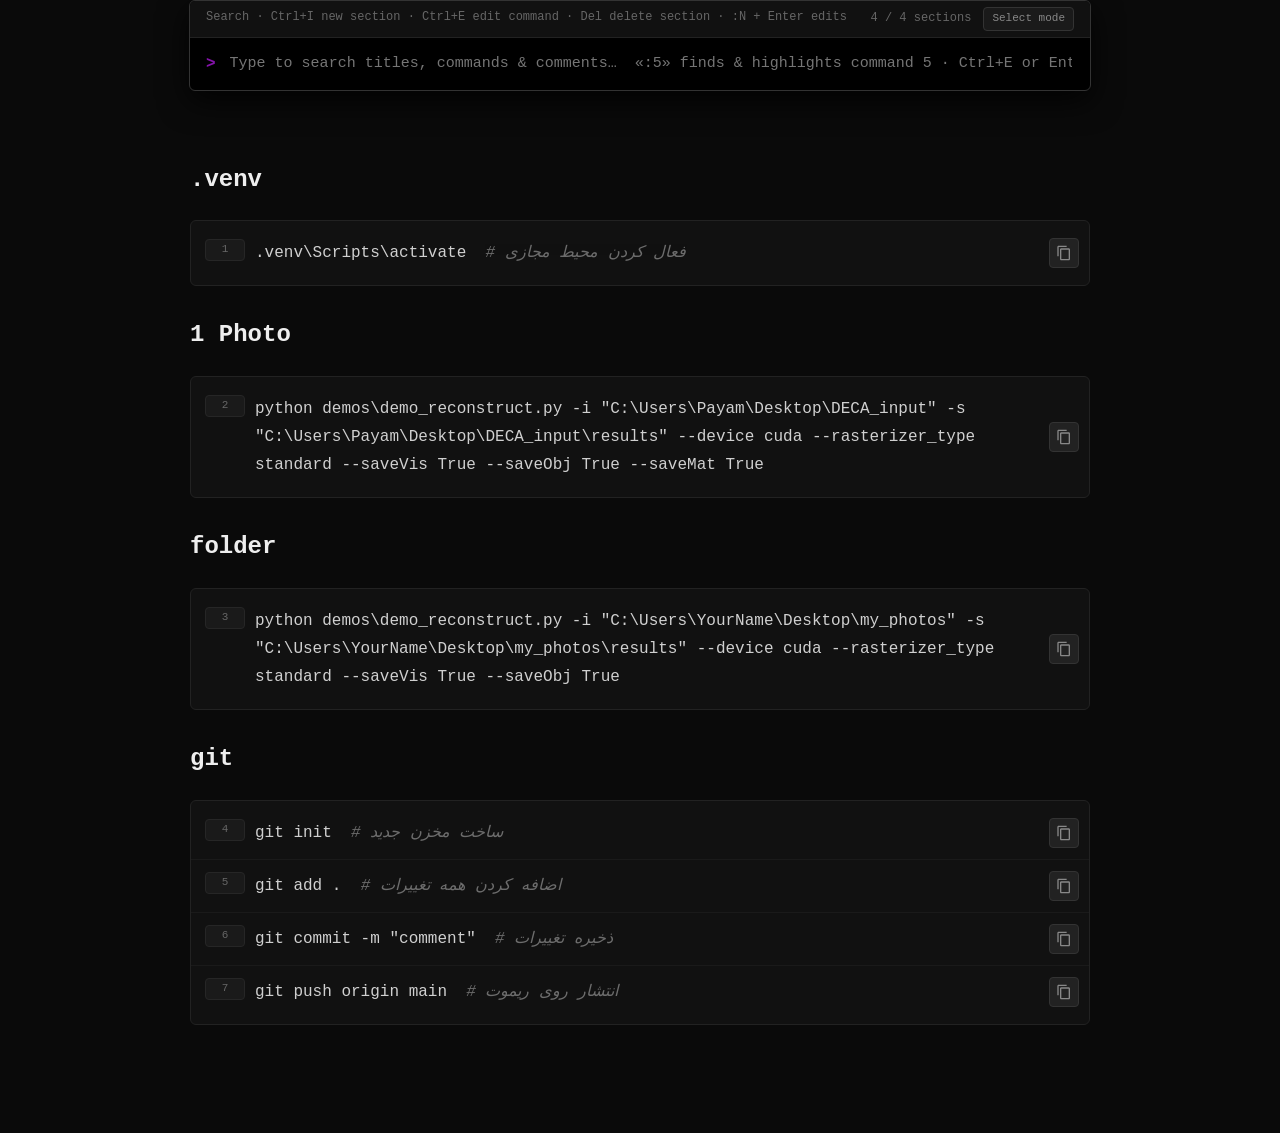
==== common_commands.html @ bfa07234 "change app name to common commands" ====
<!DOCTYPE html>
<html lang="en">

<head>
    <meta charset="UTF-8">
    <title>PAYAM Simple Dark – Print Edition</title>
    <link rel="stylesheet" href="style.css">
</head>

<body>

    <!-- Search bar: always visible, typing anywhere focuses it -->
    <div id="terminal-search">
        <div class="terminal-header">
            <span>Search · Ctrl+I new section · Ctrl+E edit command · Del delete section · :N + Enter edits</span>
            <span class="terminal-tools">
                <span id="search-count">0 sections</span>
                <button id="select-toggle" class="header-btn" type="button" data-select-ui aria-pressed="false" title="Select mode: tick commands, then delete them all at once">Select mode</button>
            </span>
        </div>
        <div class="terminal-body">
            <span class="prompt">></span>
            <input type="text" id="search-input"
                placeholder="Type to search titles, commands &amp; comments…  «:5» finds &amp; highlights command 5 · Ctrl+E or Enter edits it · plain text + Enter copies · Esc to clear"
                autocomplete="off" />
        </div>

        <!-- Bulk-select bar: appears when Select mode is turned on -->
        <div id="select-bar" class="hidden">
            <label class="select-all-label"><input type="checkbox" id="select-all" data-select-ui /><span>Select all</span></label>
            <span id="select-info">0 selected</span>
            <button id="delete-selected" class="modal-btn danger" type="button" disabled data-select-ui>Delete selected</button>
            <button id="select-cancel" class="modal-btn" type="button" data-select-ui>Exit select</button>
        </div>
    </div>

    <div id="content">

        <h2 id="venv">.venv</h2>
        <div class="code-block">
            <div class="cmd-row"><span class="cmd-lines">.venv\Scripts\activate  # فعال کردن محیط مجازی</span></div>
        </div>

        <h2 id="photo">1 Photo</h2>
        <div class="code-block">
            <div class="cmd-row"><span class="cmd-lines">python demos\demo_reconstruct.py -i "C:\Users\Payam\Desktop\DECA_input" -s "C:\Users\Payam\Desktop\DECA_input\results" --device cuda --rasterizer_type standard --saveVis True --saveObj True --saveMat True</span></div>
        </div>

        <h2 id="folder">folder</h2>
        <div class="code-block">
            <div class="cmd-row"><span class="cmd-lines">python demos\demo_reconstruct.py -i "C:\Users\YourName\Desktop\my_photos" -s "C:\Users\YourName\Desktop\my_photos\results" --device cuda --rasterizer_type standard --saveVis True --saveObj True</span></div>
        </div>

        <h2 id="git">git</h2>
        <div class="code-block">
            <div class="cmd-row"><span class="cmd-lines">git init  # ساخت مخزن جدید</span></div>
            <div class="cmd-row"><span class="cmd-lines">git add .  # اضافه کردن همه تغییرات</span></div>
            <div class="cmd-row"><span class="cmd-lines">git commit -m "comment"  # ذخیره تغییرات</span></div>
            <div class="cmd-row"><span class="cmd-lines">git push origin main  # انتشار روی ریموت</span></div>
        </div>

        <!-- content div -->
    </div>

    <!-- Add / Edit Section / Edit Command Modal -->
    <div id="editor-modal" class="modal hidden" role="dialog" aria-modal="true" aria-labelledby="modal-heading-label">
        <div class="modal-box">
            <div class="modal-header">
                <span id="modal-title">Add new section</span>
                <button id="modal-close" class="modal-close" type="button" aria-label="Close">✕</button>
            </div>
            <div class="modal-body">
                <label id="modal-heading-label" for="modal-heading">Title</label>
                <input type="text" id="modal-heading" placeholder="e.g. git commands" autocomplete="off" />
                <label for="modal-commands">Commands &amp; comments</label>
                <textarea id="modal-commands" rows="8" spellcheck="false"
                    placeholder="git init  # توضیح دستور&#10;git add .&#10;git commit -m &quot;msg&quot;  # کامنت همین خط&#10;&#10;git push  # با خط خالی (یا دو بار Enter) هر دستور جدا می‌شود"></textarea>
                <p class="modal-hint">یک‌بار Enter = ادامه همان دستور · خط خالی یا دو بار Enter یا Shift+Enter = شروع یک دستور مستقل با دکمه کپی جدا</p>
            </div>
            <div class="modal-footer">
                <button id="modal-save" class="modal-btn primary" type="button">Save</button>
                <button id="modal-delete" class="modal-btn danger" type="button" hidden>Delete section</button>
                <button id="modal-cancel" class="modal-btn" type="button">Cancel</button>
            </div>
        </div>
    </div>

    <script src="script.js"></script>
</body>

</html>
---- style.css ----
/* ===============================
   BASE LAYOUT
=============================== */

html,
body {
    background: #0a0a0a;
    color: #dedede;
    font-family: "LiterationMono Nerd Font Mono", "JetBrains Mono", monospace;
    line-height: 1.75;
    margin: 0;
    padding: 0;
}

#content {
    max-width: 900px;
    margin: auto;
    padding: 24px 80px 80px;
}

/* ===============================
   TYPOGRAPHY
=============================== */

h1,
h2,
h3,
h4,
h5 {
    color: #eeeeee;
    page-break-after: avoid;
}

p {
    orphans: 3;
    widows: 3;
}

a {
    color: #ffffff;
    text-decoration: none;
}

code {
    background: #111111;
    color: #d0d0d0;
    padding: 4px 6px;
    border-radius: 4px;
}

/* ===============================
   CODE BLOCKS
   هر عنوان = یک بلوک کد؛ هر دستور = یک ردیف با دکمه کپی خودش
=============================== */

.code-block {
    background: #111111;
    border: 1px solid #222222;
    border-radius: 6px;
    margin: 0 0 28px;
    padding: 6px 0;
    overflow: hidden;
}

.cmd-row {
    position: relative;
    display: flex;
    align-items: flex-start;
    gap: 10px;
    padding: 12px 58px 12px 14px;
}

.cmd-row + .cmd-row {
    border-top: 1px solid #1a1a1a;
}

.cmd-lines {
    flex: 1 1 auto;
    min-width: 0;
    display: block;
}

.cmd-lines .ln {
    display: block;
    white-space: pre-wrap;
    overflow-wrap: anywhere;
    color: #d0d0d0;
}

/* کامنت: کمرنگ‌تر از متن اصلی کد تا هنگام کپی اشتباه پیش نیاید */
.cmd-lines .comment {
    color: #7d7d7d;
    font-style: italic;
    opacity: 0.85;
}

/* ردیف‌های کامنت کامل: فاصله بیشتر با دستورات اصلی */
.cmd-lines .ln.comment-line {
    margin: 4px 0 14px;
    color: #8a8a8a;
}

/* شناسه عددی یکتای هر دستور؛ با «:شماره» در جستجو + Ctrl+E برای ویرایش */
.cmd-id {
    flex: 0 0 auto;
    min-width: 30px;
    font-size: 11px;
    color: #666666;
    background: #1a1a1a;
    border: 1px solid #262626;
    border-radius: 4px;
    text-align: center;
    line-height: 1.8;
    padding: 0 4px;
    user-select: none;
    pointer-events: none;
}

/* هایلایت ردیفی که در حالت ID با «:شماره» پیدا شده است (برای تأیید قبل از Ctrl+E) */
.cmd-row.id-target-highlight {
    background: rgba(132, 19, 169, 0.10);
    outline: 2px solid rgba(132, 19, 169, 0.55);
    outline-offset: -2px;
    border-radius: 6px;
}

.cmd-row.id-target-highlight .cmd-id {
    color: #8413A9;
    background: #1c0f26;
    border-color: #8413A9;
}

.cmd-row.id-target-highlight .copy-btn {
    border-color: #8413A9;
}

/* دکمه کپی: مقابل هر دستور، وسط همان ردیف، جایگاه ثابت */
.copy-btn {
    position: absolute;
    top: 50%;
    right: 10px;
    transform: translateY(-50%);
    background: #222222;
    color: #888888;
    border: 1px solid #333333;
    border-radius: 4px;
    padding: 6px;
    display: flex;
    align-items: center;
    justify-content: center;
    cursor: pointer;
    transition: all 0.2s ease;
    outline: none;
}

.copy-btn:hover,
.copy-btn:focus {
    background: #333333;
    color: #ffffff;
    border-color: #8413A9;
}

.copy-btn.copied {
    color: #8413A9;
    border-color: #8413A9;
}

.copy-btn svg {
    width: 16px;
    height: 16px;
    fill: currentColor;
}

/* هایلایت بخش فعال هنگام ناوبری با کیبورد */
h2.active-section {
    color: #ffffff;
}

.code-block.active-section {
    border-color: #333333;
}

.cmd-row.active-section {
    background: rgba(132, 19, 169, 0.06);
}

/* سازگاری با بلوک‌های <pre> قدیمی */
pre {
    background: #111111;
    border: 1px solid #222222;
    border-radius: 6px;
    padding: 24px;
    white-space: pre-wrap;
    overflow-wrap: anywhere;
    overflow-x: hidden;
    position: relative;
    page-break-inside: avoid;
}

pre code {
    background: none;
    color: #999999;
    padding: 0;
    white-space: pre-wrap;
    overflow-wrap: anywhere;
}

/* ===============================
   TERMINAL SEARCH BAR
=============================== */

#terminal-search {
    position: sticky;
    top: 0;
    z-index: 9999;
    width: calc(100% - 40px);
    max-width: 900px;
    margin: 0 auto 24px;
    background: #000000;
    border: 1px solid #333333;
    box-shadow: 0 10px 30px rgba(0, 0, 0, 0.8);
    border-radius: 6px;
    font-family: inherit;
}

.terminal-header {
    background: #111111;
    padding: 6px 16px;
    border-bottom: 1px solid #222222;
    display: flex;
    justify-content: space-between;
    font-size: 12px;
    color: #666666;
    border-top-left-radius: 5px;
    border-top-right-radius: 5px;
}

.terminal-body {
    display: flex;
    align-items: center;
    padding: 12px 16px;
}

.terminal-body .prompt {
    color: #8413A9;
    font-weight: bold;
    margin-right: 12px;
}

#search-input {
    background: transparent;
    border: none;
    color: rgb(222, 222, 222);
    font-family: inherit;
    font-size: 15px;
    width: 100%;
    outline: none;
}

/* ===============================
   BLOCK ELEMENTS & PRINT CONTROL
=============================== */

blockquote {
    border-left: 4px solid #444444;
    padding-left: 20px;
    color: #d0d0d0;
}

mark {
    background: #444444;
    color: #ffffff;
}

hr {
    border: none;
    border-top: 1px solid #222222;
    margin: 60px 0;
}

@page {
    size: A4;
    margin: 20mm;
}

@media print {

    html,
    body {
        background: #0a0a0a !important;
        color: #999999 !important;
        -webkit-print-color-adjust: exact;
        print-color-adjust: exact;
    }

    pre,
    code {
        -webkit-print-color-adjust: exact;
    }

    .copy-btn,
    .cmd-id,
    .select-checkbox,
    #terminal-search,
    #editor-modal {
        display: none !important;
    }
}

/* ===============================
   SEARCH HIGHLIGHT
=============================== */

mark.search-hit {
    background: #530B69;
    color: #ffffff;
    border-radius: 2px;
}

/* ===============================
   ADD / EDIT MODAL
=============================== */

#editor-modal {
    position: fixed;
    inset: 0;
    background: rgba(0, 0, 0, 0.75);
    display: flex;
    align-items: center;
    justify-content: center;
    z-index: 10000;
}

#editor-modal.hidden {
    display: none;
}

.modal-box {
    background: #0d0d0d;
    border: 1px solid #333333;
    border-radius: 8px;
    width: 100%;
    max-width: 640px;
    max-height: 90vh;
    display: flex;
    flex-direction: column;
    box-shadow: 0 20px 60px rgba(0, 0, 0, 0.9);
}

.modal-header {
    display: flex;
    justify-content: space-between;
    align-items: center;
    padding: 12px 16px;
    border-bottom: 1px solid #222222;
}

.modal-header span {
    color: #eeeeee;
    font-size: 15px;
}

.modal-close {
    background: none;
    border: none;
    color: #888888;
    font-size: 16px;
    cursor: pointer;
    padding: 4px 8px;
}

.modal-close:hover,
.modal-close:focus {
    color: #ffffff;
}

.modal-body {
    padding: 16px;
    display: flex;
    flex-direction: column;
    gap: 8px;
    overflow-y: auto;
}

.modal-body label {
    color: #888888;
    font-size: 12px;
}

.modal-body input,
.modal-body textarea {
    background: #111111;
    border: 1px solid #333333;
    color: #dedede;
    border-radius: 4px;
    padding: 10px 12px;
    font-family: inherit;
    font-size: 14px;
    outline: none;
    resize: vertical;
}

.modal-body input:focus,
.modal-body textarea:focus {
    border-color: #8413A9;
}

.modal-body input:disabled {
    opacity: 0.6;
    cursor: not-allowed;
}

.modal-hint {
    color: #666666;
    font-size: 11px;
    line-height: 1.6;
    margin: -2px 0 6px;
}

.modal-footer {
    display: flex;
    gap: 8px;
    justify-content: flex-end;
    padding: 12px 16px;
    border-top: 1px solid #222222;
}

.modal-btn {
    background: #222222;
    color: #dddddd;
    border: 1px solid #333333;
    border-radius: 4px;
    padding: 8px 16px;
    font-family: inherit;
    font-size: 13px;
    cursor: pointer;
}

.modal-btn:hover,
.modal-btn:focus {
    border-color: #333333;
}

.modal-btn.primary {
    background: #222222;
    color: #ffffff;
    border-color: #333333;
}

.modal-btn.danger {
    background: #222222;
    color: #ffffff;
    border-color: #333333;
}

/* ===============================
   SELECT MODE (tick multiple & delete at once)
================================ */

.terminal-tools {
    display: flex;
    align-items: center;
    gap: 12px;
}

.header-btn {
    background: #1a1a1a;
    color: #888888;
    border: 1px solid #333333;
    border-radius: 4px;
    padding: 2px 8px;
    font-family: inherit;
    font-size: 11px;
    line-height: 1.6;
    cursor: pointer;
    transition: all 0.2s ease;
}

.header-btn:hover,
.header-btn:focus,
.header-btn[aria-pressed="true"] {
    color: #ffffff;
    border-color: #8413A9;
}

.header-btn[aria-pressed="true"] {
    background: rgba(132, 19, 169, 0.12);
    border-color: #8413A9;
}

#select-bar {
    display: flex;
    align-items: center;
    flex-wrap: wrap;
    gap: 12px;
    padding: 8px 16px;
    border-top: 1px solid #222222;
    background: #0d0d0d;
    font-size: 12px;
    color: #666666;
}

#select-bar.hidden {
    display: none;
}

.select-all-label {
    display: inline-flex;
    align-items: center;
    gap: 6px;
    cursor: pointer;
    color: #888888;
}

#select-bar input[type="checkbox"],
.select-checkbox {
    width: 14px;
    height: 14px;
    margin: 0;
    accent-color: #8413A9;
    cursor: pointer;
}

#select-info {
    color: #8413A9;
}

#select-bar .modal-btn {
    padding: 5px 12px;
    font-size: 12px;
}

/* چک‌باکس هر ردیف؛ فقط در حالت Select دیده می‌شود */
.select-checkbox {
    flex: 0 0 auto;
    display: none;
    margin: 4px 0 0;
}

body.selecting .select-checkbox {
    display: block;
}

.cmd-row.selected {
    background: rgba(132, 19, 169, 0.10);
}

.cmd-row.selected .cmd-id,
.cmd-row.selected .copy-btn {
    border-color: #8413A9;
}
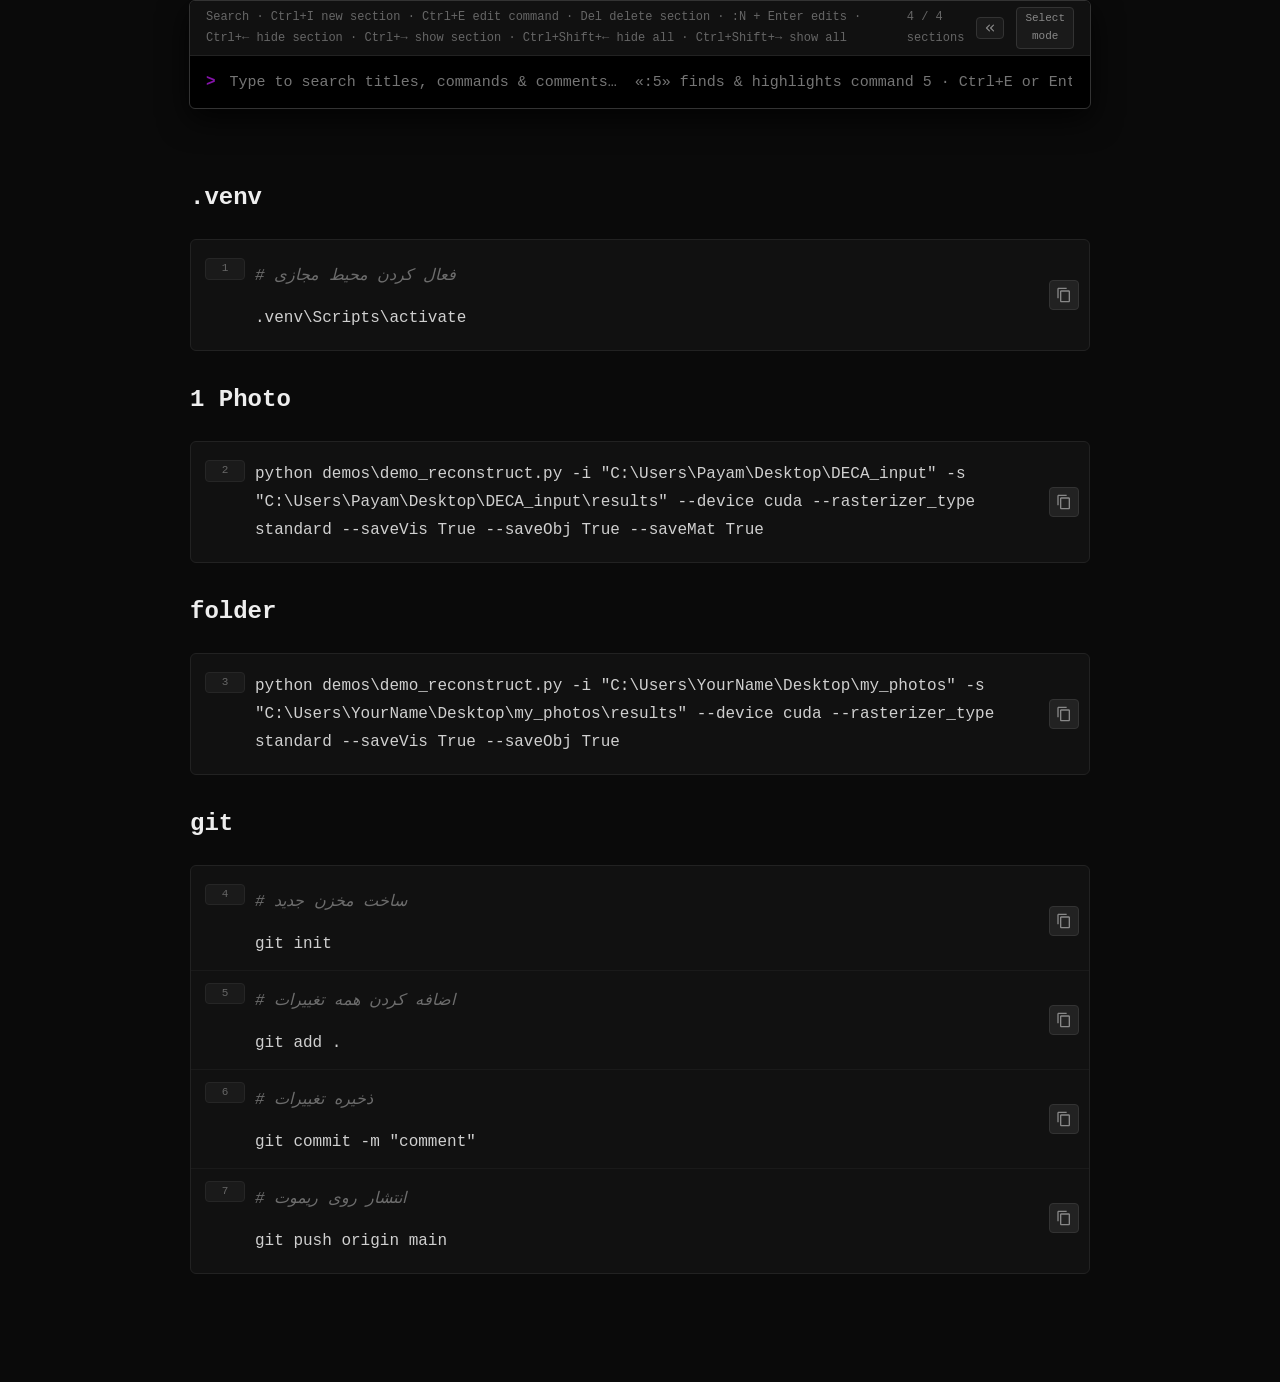
==== commit 09b81751: "adding collaps to titles" ====
--- a/common_commands.html
+++ b/common_commands.html
@@ -12,9 +12,10 @@
     <!-- Search bar: always visible, typing anywhere focuses it -->
     <div id="terminal-search">
         <div class="terminal-header">
-            <span>Search · Ctrl+I new section · Ctrl+E edit command · Del delete section · :N + Enter edits</span>
+            <span>Search · Ctrl+I new section · Ctrl+E edit command · Del delete section · :N + Enter edits · Ctrl+← hide section · Ctrl+→ show section · Ctrl+Shift+← hide all · Ctrl+Shift+→ show all</span>
             <span class="terminal-tools">
                 <span id="search-count">0 sections</span>
+                <button id="collapse-all-btn" class="header-btn collapse-toggle" type="button" title="Hide all commands (Ctrl+Shift+ArrowLeft)" aria-label="Hide all commands"></button>
                 <button id="select-toggle" class="header-btn" type="button" data-select-ui aria-pressed="false" title="Select mode: tick commands, then delete them all at once">Select mode</button>
             </span>
         </div>
--- a/style.css
+++ b/style.css
@@ -549,3 +549,95 @@
 .cmd-row.selected .copy-btn {
     border-color: #8413A9;
 }
+
+/* ===============================
+   COLLAPSE / EXPAND SECTIONS
+================================ */
+
+/* Section title: clickable + focusable, but never shows a default focus box */
+#content h2[data-section-key] {
+    cursor: pointer;
+    outline: none;
+    user-select: none;
+    -webkit-user-select: none;
+}
+
+/* Hidden state: the whole code block folds away under the title */
+.code-block.collapsed {
+    display: none;
+}
+
+#content h2.collapsed {
+    color: #ffffff;
+    margin-bottom: 26px;
+}
+
+/* Minimal caret (SVG) at the end of the title, in the app's purple.
+   Invisible by default so the page stays clean; it appears only when the
+   heading is hovered/focused and it stays permanently visible on collapsed
+   sections so the user can tell at a glance which blocks are hidden. */
+#content h2 .collapse-icon {
+    display: inline-flex;
+    align-items: center;
+    justify-content: center;
+    width: 15px;
+    height: 15px;
+    margin-left: 8px;
+    vertical-align: middle;
+    color: #8413A9;
+    opacity: 0;
+    transform: rotate(0deg);
+    transition: opacity 0.15s ease, transform 0.2s ease, filter 0.15s ease;
+    pointer-events: none;
+}
+
+#content h2 .collapse-icon svg {
+    width: 14px;
+    height: 14px;
+    fill: none;
+    stroke: currentColor;
+    stroke-width: 2;
+    stroke-linecap: round;
+    stroke-linejoin: round;
+}
+
+#content h2:hover .collapse-icon,
+#content h2:focus .collapse-icon,
+#content h2.collapsed .collapse-icon {
+    opacity: 1;
+}
+
+/* Focus state: a subtle purple glow + slight grow instead of a focus box */
+#content h2:focus .collapse-icon {
+    filter: drop-shadow(0 0 6px rgba(132, 19, 169, 0.8));
+    transform: scale(1.2);
+}
+
+/* Collapsed sections show the caret rotated 90deg, i.e. pointing right
+   (the "still closed" / expandable affordance). */
+#content h2.collapsed .collapse-icon {
+    transform: rotate(90deg);
+}
+
+#content h2.collapsed:focus .collapse-icon {
+    transform: rotate(90deg) scale(1.2);
+}
+
+/* "Hide all / show all" icon button in the search bar */
+.collapse-toggle {
+    display: inline-flex;
+    align-items: center;
+    justify-content: center;
+    padding: 3px 6px;
+    line-height: 1.4;
+}
+
+.collapse-toggle svg {
+    width: 14px;
+    height: 14px;
+    fill: none;
+    stroke: currentColor;
+    stroke-width: 2;
+    stroke-linecap: round;
+    stroke-linejoin: round;
+}
